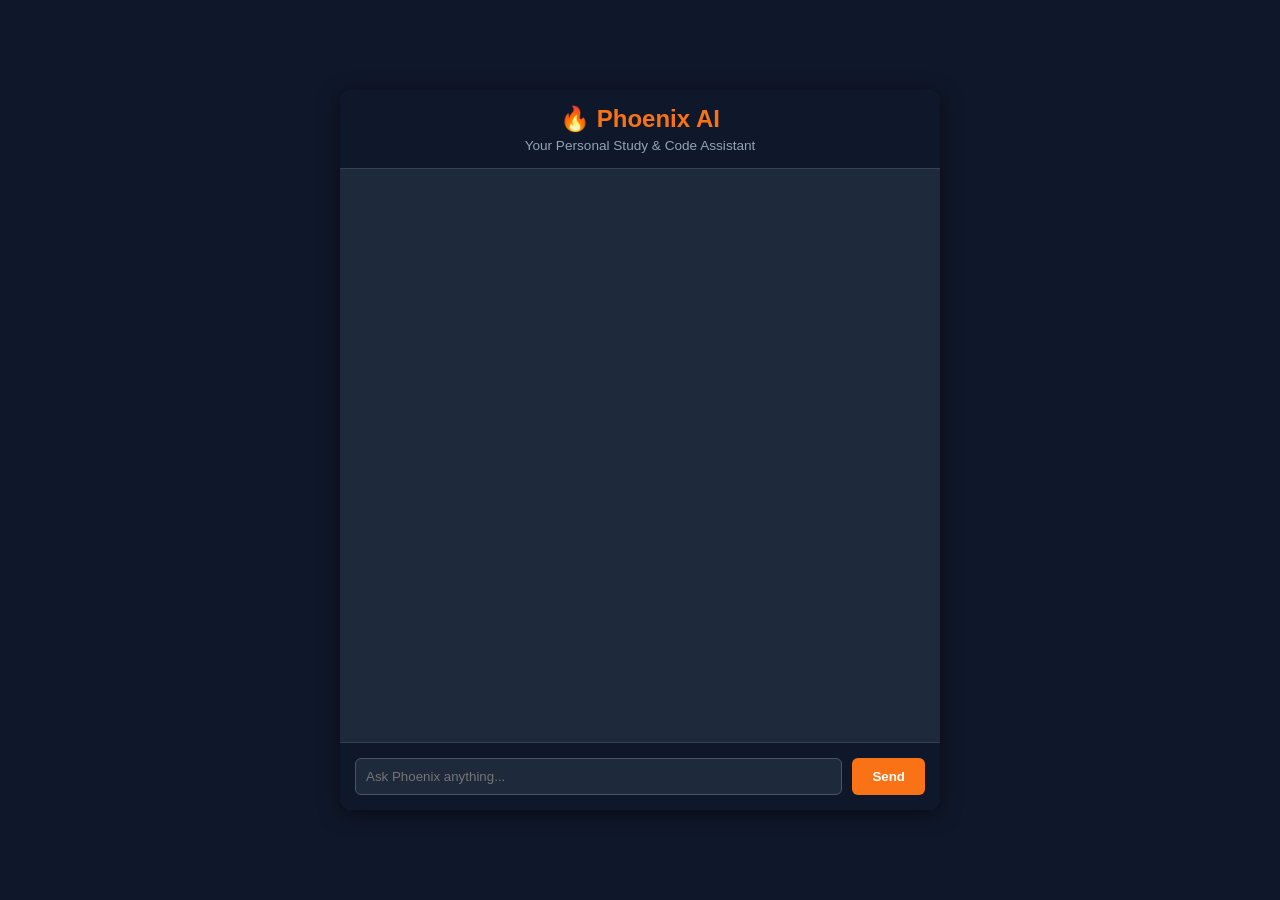
==== index.html @ fb224bf4 "Add files via upload" ====
<!DOCTYPE html>
<html lang="en">
<head>
    <meta charset="UTF-8">
    <meta name="viewport" content="width=device-width, initial-scale=1.0">
    <title>Phoenix AI - Student Assistant</title>
    <link rel="stylesheet" href="style.css">
</head>
<body>
    <div class="chat-container">
        <header>
            <h1>🔥 Phoenix AI</h1>
            <p>Your Personal Study & Code Assistant</p>
        </header>
        
        <div id="chat-box" class="chat-box"></div>
        
        <div class="input-area">
            <input type="text" id="user-input" placeholder="Ask Phoenix anything..." autocomplete="off">
            <button onclick="sendMessage()">Send</button>
        </div>
    </div>
    <script src="script.js"></script>
</body>
</html>
---- style.css ----
body {
    font-family: Arial, sans-serif;
    background-color: #0f172a;
    color: #f8fafc;
    display: flex;
    justify-content: center;
    align-items: center;
    height: 100vh;
    margin: 0;
}
.chat-container {
    width: 100%;
    max-width: 600px;
    height: 80vh;
    background: #1e293b;
    border-radius: 12px;
    display: flex;
    flex-direction: column;
    overflow: hidden;
    box-shadow: 0 4px 20px rgba(0,0,0,0.5);
}
header {
    background: #0f172a;
    padding: 15px;
    text-align: center;
    border-bottom: 1px solid #334155;
}
header h1 { margin: 0; font-size: 1.5rem; color: #f97316; }
header p { margin: 5px 0 0; font-size: 0.85rem; color: #94a3b8; }
.chat-box {
    flex: 1;
    padding: 20px;
    overflow-y: auto;
    display: flex;
    flex-direction: column;
    gap: 10px;
}
.message {
    padding: 10px 14px;
    border-radius: 8px;
    max-width: 80%;
    line-height: 1.4;
}
.user-message { background: #f97316; color: white; align-self: flex-end; }
.ai-message { background: #334155; color: #f8fafc; align-self: flex-start; }
.input-area {
    display: flex;
    padding: 15px;
    background: #0f172a;
    border-top: 1px solid #334155;
}
input {
    flex: 1;
    padding: 10px;
    border: 1px solid #475569;
    border-radius: 6px;
    background: #1e293b;
    color: white;
    outline: none;
}
button {
    background: #f97316;
    color: white;
    border: none;
    padding: 0 20px;
    margin-left: 10px;
    border-radius: 6px;
    cursor: pointer;
    font-weight: bold;
}
button:hover { background: #ea580c; }
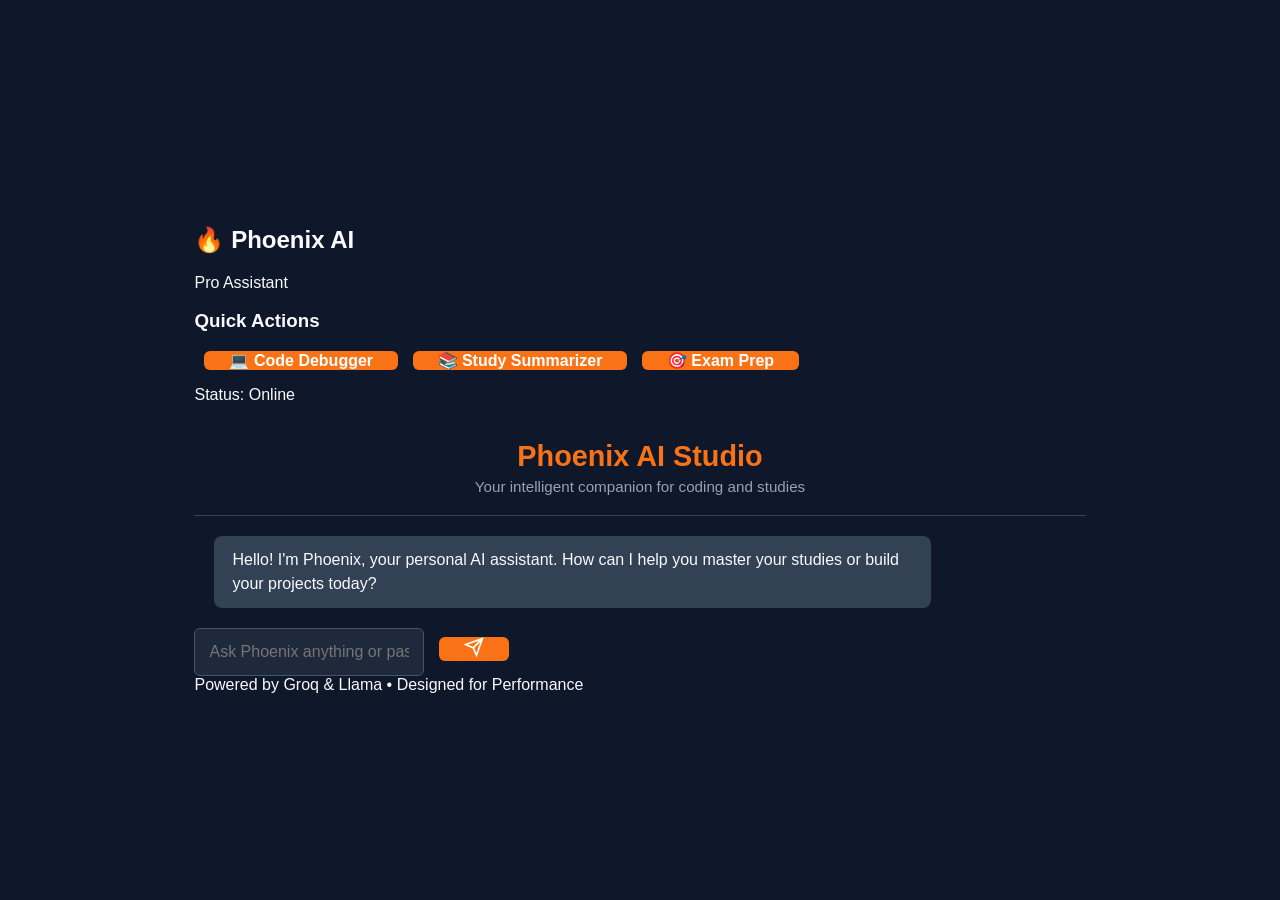
==== commit 38521faa: "Update index.html" ====
--- a/index.html
+++ b/index.html
@@ -7,19 +7,50 @@
     <link rel="stylesheet" href="style.css">
 </head>
 <body>
-    <div class="chat-container">
-        <header>
-            <h1>🔥 Phoenix AI</h1>
-            <p>Your Personal Study & Code Assistant</p>
-        </header>
-        
-        <div id="chat-box" class="chat-box"></div>
-        
-        <div class="input-area">
-            <input type="text" id="user-input" placeholder="Ask Phoenix anything..." autocomplete="off">
-            <button onclick="sendMessage()">Send</button>
-        </div>
+    <div class="app-container">
+        <!-- Sidebar -->
+        <aside class="sidebar">
+            <div class="brand">
+                <h2>🔥 Phoenix AI</h2>
+                <span class="badge">Pro Assistant</span>
+            </div>
+            <div class="quick-prompts">
+                <h3>Quick Actions</h3>
+                <button onclick="sendPreset('Explain this coding concept clearly')">💻 Code Debugger</button>
+                <button onclick="sendPreset('Summarize this study topic into key bullet points')">📚 Study Summarizer</button>
+                <button onclick="sendPreset('Create a practice quiz for my exam')">🎯 Exam Prep</button>
+            </div>
+            <div class="sidebar-footer">
+                <p>Status: <span class="online-dot"></span> Online</p>
+            </div>
+        </aside>
+
+        <!-- Main Chat Area -->
+        <main class="chat-main">
+            <header class="chat-header">
+                <div class="header-title">
+                    <h1>Phoenix AI Studio</h1>
+                    <p>Your intelligent companion for coding and studies</p>
+                </div>
+            </header>
+            
+            <div id="chat-box" class="chat-box">
+                <div class="message ai-message">
+                    Hello! I'm Phoenix, your personal AI assistant. How can I help you master your studies or build your projects today?
+                </div>
+            </div>
+            
+            <div class="input-container">
+                <div class="input-wrapper">
+                    <input type="text" id="user-input" placeholder="Ask Phoenix anything or paste your code..." autocomplete="off" onkeydown="checkEnter(event)">
+                    <button onclick="sendMessage()" class="send-btn">
+                        <svg viewBox="0 0 24 24" width="20" height="20" stroke="currentColor" stroke-width="2" fill="none"><line x1="22" y1="2" x2="11" y2="13"></line><polygon points="22 2 15 22 11 13 2 9 22 2"></polygon></svg>
+                    </button>
+                </div>
+                <div class="disclaimer">Powered by Groq & Llama • Designed for Performance</div>
+            </div>
+        </main>
     </div>
     <script src="script.js"></script>
 </body>
-</html>+</html>
--- a/style.css
+++ b/style.css
@@ -9,63 +9,64 @@
     margin: 0;
 }
 .chat-container {
-    width: 100%;
-    max-width: 600px;
-    height: 80vh;
+    width: 100vw;
+    height: 100vh;
     background: #1e293b;
-    border-radius: 12px;
+    border-radius: 0px;
     display: flex;
     flex-direction: column;
     overflow: hidden;
-    box-shadow: 0 4px 20px rgba(0,0,0,0.5);
+    box-shadow: none;
 }
 header {
     background: #0f172a;
-    padding: 15px;
+    padding: 20px;
     text-align: center;
     border-bottom: 1px solid #334155;
 }
-header h1 { margin: 0; font-size: 1.5rem; color: #f97316; }
-header p { margin: 5px 0 0; font-size: 0.85rem; color: #94a3b8; }
+header h1 { margin: 0; font-size: 1.8rem; color: #f97316; }
+header p { margin: 5px 0 0; font-size: 0.95rem; color: #94a3b8; }
 .chat-box {
     flex: 1;
     padding: 20px;
     overflow-y: auto;
     display: flex;
     flex-direction: column;
-    gap: 10px;
+    gap: 15px;
 }
 .message {
-    padding: 10px 14px;
+    padding: 12px 18px;
     border-radius: 8px;
     max-width: 80%;
-    line-height: 1.4;
+    line-height: 1.5;
 }
 .user-message { background: #f97316; color: white; align-self: flex-end; }
 .ai-message { background: #334155; color: #f8fafc; align-self: flex-start; }
 .input-area {
     display: flex;
-    padding: 15px;
+    padding: 20px;
     background: #0f172a;
     border-top: 1px solid #334155;
 }
 input {
     flex: 1;
-    padding: 10px;
+    padding: 14px;
     border: 1px solid #475569;
     border-radius: 6px;
     background: #1e293b;
     color: white;
+    font-size: 1rem;
     outline: none;
 }
 button {
     background: #f97316;
     color: white;
     border: none;
-    padding: 0 20px;
+    padding: 0 25px;
     margin-left: 10px;
     border-radius: 6px;
     cursor: pointer;
     font-weight: bold;
+    font-size: 1rem;
 }
-button:hover { background: #ea580c; }+button:hover { background: #ea580c; }
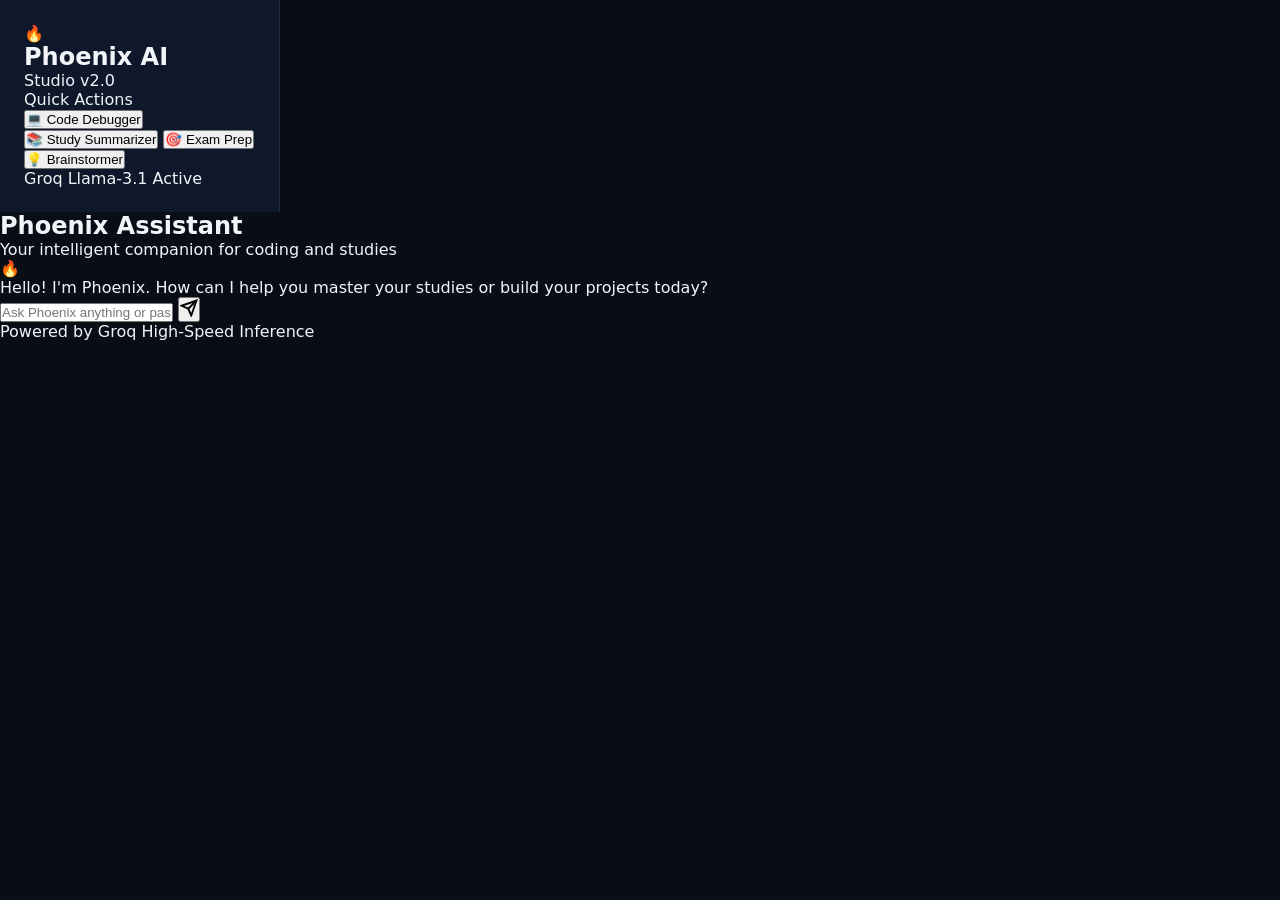
==== commit 2d2cd1ab: "Update index.html" ====
--- a/index.html
+++ b/index.html
@@ -3,51 +3,70 @@
 <head>
     <meta charset="UTF-8">
     <meta name="viewport" content="width=device-width, initial-scale=1.0">
-    <title>Phoenix AI - Student Assistant</title>
+    <title>Phoenix AI Studio</title>
+    <link href="https://fonts.googleapis.com/css2?family=Plus+Jakarta+Sans:wght@400;500;600;700&display=swap" rel="stylesheet">
     <link rel="stylesheet" href="style.css">
 </head>
 <body>
-    <div class="app-container">
+    <div class="app-layout">
         <!-- Sidebar -->
         <aside class="sidebar">
             <div class="brand">
-                <h2>🔥 Phoenix AI</h2>
-                <span class="badge">Pro Assistant</span>
+                <div class="brand-icon">🔥</div>
+                <div class="brand-text">
+                    <h1>Phoenix AI</h1>
+                    <span>Studio v2.0</span>
+                </div>
             </div>
-            <div class="quick-prompts">
-                <h3>Quick Actions</h3>
-                <button onclick="sendPreset('Explain this coding concept clearly')">💻 Code Debugger</button>
-                <button onclick="sendPreset('Summarize this study topic into key bullet points')">📚 Study Summarizer</button>
-                <button onclick="sendPreset('Create a practice quiz for my exam')">🎯 Exam Prep</button>
+
+            <div class="nav-section">
+                <p class="section-title">Quick Actions</p>
+                <button class="preset-btn" onclick="sendPreset('Explain this coding concept clearly with an example')">
+                    <span>💻</span> Code Debugger
+                </button>
+                <button class="preset-btn" onclick="sendPreset('Summarize this study topic into key bullet points')">
+                    <span>📚</span> Study Summarizer
+                </button>
+                <button class="preset-btn" onclick="sendPreset('Create a practice quiz with questions for my exam')">
+                    <span>🎯</span> Exam Prep
+                </button>
+                <button class="preset-btn" onclick="sendPreset('Brainstorm creative ideas for my project')">
+                    <span>💡</span> Brainstormer
+                </button>
             </div>
+
             <div class="sidebar-footer">
-                <p>Status: <span class="online-dot"></span> Online</p>
+                <div class="status-indicator">
+                    <span class="pulse-dot"></span>
+                    <span>Groq Llama-3.1 Active</span>
+                </div>
             </div>
         </aside>
 
         <!-- Main Chat Area -->
-        <main class="chat-main">
-            <header class="chat-header">
-                <div class="header-title">
-                    <h1>Phoenix AI Studio</h1>
+        <main class="chat-area">
+            <header class="chat-topbar">
+                <div class="topbar-info">
+                    <h2>Phoenix Assistant</h2>
                     <p>Your intelligent companion for coding and studies</p>
                 </div>
             </header>
-            
-            <div id="chat-box" class="chat-box">
+
+            <div id="chat-box" class="chat-messages">
                 <div class="message ai-message">
-                    Hello! I'm Phoenix, your personal AI assistant. How can I help you master your studies or build your projects today?
+                    <div class="avatar">🔥</div>
+                    <div class="content">Hello! I'm Phoenix. How can I help you master your studies or build your projects today?</div>
                 </div>
             </div>
-            
-            <div class="input-container">
-                <div class="input-wrapper">
-                    <input type="text" id="user-input" placeholder="Ask Phoenix anything or paste your code..." autocomplete="off" onkeydown="checkEnter(event)">
-                    <button onclick="sendMessage()" class="send-btn">
-                        <svg viewBox="0 0 24 24" width="20" height="20" stroke="currentColor" stroke-width="2" fill="none"><line x1="22" y1="2" x2="11" y2="13"></line><polygon points="22 2 15 22 11 13 2 9 22 2"></polygon></svg>
+
+            <div class="chat-input-container">
+                <div class="input-card">
+                    <input type="text" id="user-input" placeholder="Ask Phoenix anything or paste code..." autocomplete="off" onkeydown="checkEnter(event)">
+                    <button onclick="sendMessage()" class="send-btn" title="Send message">
+                        <svg viewBox="0 0 24 24" width="18" height="18" stroke="currentColor" stroke-width="2.5" fill="none"><line x1="22" y1="2" x2="11" y2="13"></line><polygon points="22 2 15 22 11 13 2 9 22 2"></polygon></svg>
                     </button>
                 </div>
-                <div class="disclaimer">Powered by Groq & Llama • Designed for Performance</div>
+                <div class="footer-note">Powered by Groq High-Speed Inference</div>
             </div>
         </main>
     </div>
--- a/style.css
+++ b/style.css
@@ -1,72 +1,216 @@
+* {
+    box-sizing: border-box;
+    margin: 0;
+    padding: 0;
+}
+
 body {
-    font-family: Arial, sans-serif;
-    background-color: #0f172a;
-    color: #f8fafc;
-    display: flex;
-    justify-content: center;
-    align-items: center;
+    font-family: 'Segoe UI', system-ui, -apple-system, sans-serif;
+    background-color: #090d16;
+    color: #f1f5f9;
     height: 100vh;
-    margin: 0;
-}
-.chat-container {
+    overflow: hidden;
+}
+
+.app-container {
+    display: flex;
     width: 100vw;
     height: 100vh;
+}
+
+/* Sidebar Styles */
+.sidebar {
+    width: 280px;
+    background: #0f172a;
+    border-right: 1px solid #1e293b;
+    display: flex;
+    flex-direction: column;
+    padding: 24px;
+}
+
+.brand h2 {
+    color: #f97316;
+    font-size: 1.4rem;
+    margin-bottom: 4px;
+}
+
+.badge {
+    font-size: 0.75rem;
+    background: rgba(249, 115, 22, 0.15;
+    color: #fdba74;
+    padding: 2px 8px;
+    border-radius: 12px;
+    font-weight: 600;
+}
+
+.quick-prompts {
+    margin-top: 35px;
+    flex: 1;
+}
+
+.quick-prompts h3 {
+    font-size: 0.85rem;
+    text-transform: uppercase;
+    letter-spacing: 0.05em;
+    color: #64748b;
+    margin-bottom: 12px;
+}
+
+.quick-prompts button {
+    width: 100%;
     background: #1e293b;
-    border-radius: 0px;
-    display: flex;
-    flex-direction: column;
-    overflow: hidden;
-    box-shadow: none;
-}
-header {
+    color: #cbd5e1;
+    border: 1px solid #334155;
+    padding: 10px 14px;
+    text-align: left;
+    border-radius: 8px;
+    cursor: pointer;
+    margin-bottom: 8px;
+    font-size: 0.9rem;
+    transition: all 0.2s ease;
+}
+
+.quick-prompts button:hover {
+    background: #334155;
+    color: #ffffff;
+    border-color: #f97316;
+    transform: translateX(2px);
+}
+
+.sidebar-footer {
+    font-size: 0.85rem;
+    color: #64748b;
+    display: flex;
+    align-items: center;
+    gap: 8px;
+}
+
+.online-dot {
+    width: 8px;
+    height: 8px;
+    background: #22c55e;
+    border-radius: 50%;
+    display: inline-block;
+    box-shadow: 0 0 8px rgba(34, 197, 94, 0.6);
+}
+
+/* Main Chat Area */
+.chat-main {
+    flex: 1;
+    display: flex;
+    flex-direction: column;
+    background: #090d16;
+}
+
+.chat-header {
+    padding: 20px 30px;
     background: #0f172a;
-    padding: 20px;
-    text-align: center;
-    border-bottom: 1px solid #334155;
-}
-header h1 { margin: 0; font-size: 1.8rem; color: #f97316; }
-header p { margin: 5px 0 0; font-size: 0.95rem; color: #94a3b8; }
+    border-bottom: 1px solid #1e293b;
+}
+
+.header-title h1 {
+    font-size: 1.25rem;
+    color: #f8fafc;
+}
+
+.header-title p {
+    font-size: 0.85rem;
+    color: #64748b;
+    margin-top: 2px;
+}
+
+/* Chat Box */
 .chat-box {
     flex: 1;
-    padding: 20px;
+    padding: 30px;
     overflow-y: auto;
     display: flex;
     flex-direction: column;
-    gap: 15px;
-}
+    gap: 20px;
+    scroll-behavior: smooth;
+}
+
 .message {
-    padding: 12px 18px;
-    border-radius: 8px;
-    max-width: 80%;
-    line-height: 1.5;
-}
-.user-message { background: #f97316; color: white; align-self: flex-end; }
-.ai-message { background: #334155; color: #f8fafc; align-self: flex-start; }
-.input-area {
-    display: flex;
-    padding: 20px;
+    padding: 14px 18px;
+    border-radius: 12px;
+    max-width: 75%;
+    line-height: 1.6;
+    font-size: 0.95rem;
+    box-shadow: 0 4px 12px rgba(0,0,0,0.1);
+}
+
+.user-message {
+    background: linear-gradient(135deg, #f97316, #ea580c);
+    color: white;
+    align-self: flex-end;
+    border-bottom-right-radius: 2px;
+}
+
+.ai-message {
+    background: #1e293b;
+    color: #f1f5f9;
+    align-self: flex-start;
+    border: 1px solid #334155;
+    border-bottom-left-radius: 2px;
+}
+
+/* Input Area */
+.input-container {
+    padding: 20px 30px;
     background: #0f172a;
-    border-top: 1px solid #334155;
-}
-input {
-    flex: 1;
-    padding: 14px;
-    border: 1px solid #475569;
-    border-radius: 6px;
+    border-top: 1px solid #1e293b;
+    display: flex;
+    flex-direction: column;
+    gap: 8px;
+}
+
+.input-wrapper {
+    display: flex;
     background: #1e293b;
+    border: 1px solid #334155;
+    border-radius: 12px;
+    padding: 6px 6px 6px 16px;
+    transition: border-color 0.2s;
+}
+
+.input-wrapper:focus-within {
+    border-color: #f97316;
+    box-shadow: 0 0 0 2px rgba(249, 115, 22, 0.2);
+}
+
+input[type="text"] {
+    flex: 1;
+    background: transparent;
+    border: none;
     color: white;
     font-size: 1rem;
     outline: none;
 }
-button {
+
+input[type="text"]::placeholder {
+    color: #64748b;
+}
+
+.send-btn {
     background: #f97316;
     color: white;
     border: none;
-    padding: 0 25px;
-    margin-left: 10px;
-    border-radius: 6px;
+    width: 42px;
+    height: 42px;
+    border-radius: 8px;
     cursor: pointer;
-    font-weight: bold;
-    font-size: 1rem;
-}
-button:hover { background: #ea580c; }
+    display: flex;
+    align-items: center;
+    justify-content: center;
+    transition: background 0.2s;
+}
+
+.send-btn:hover {
+    background: #ea580c;
+}
+
+.disclaimer {
+    font-size: 0.75rem;
+    color: #64748b;
+    text-align: center;
+}
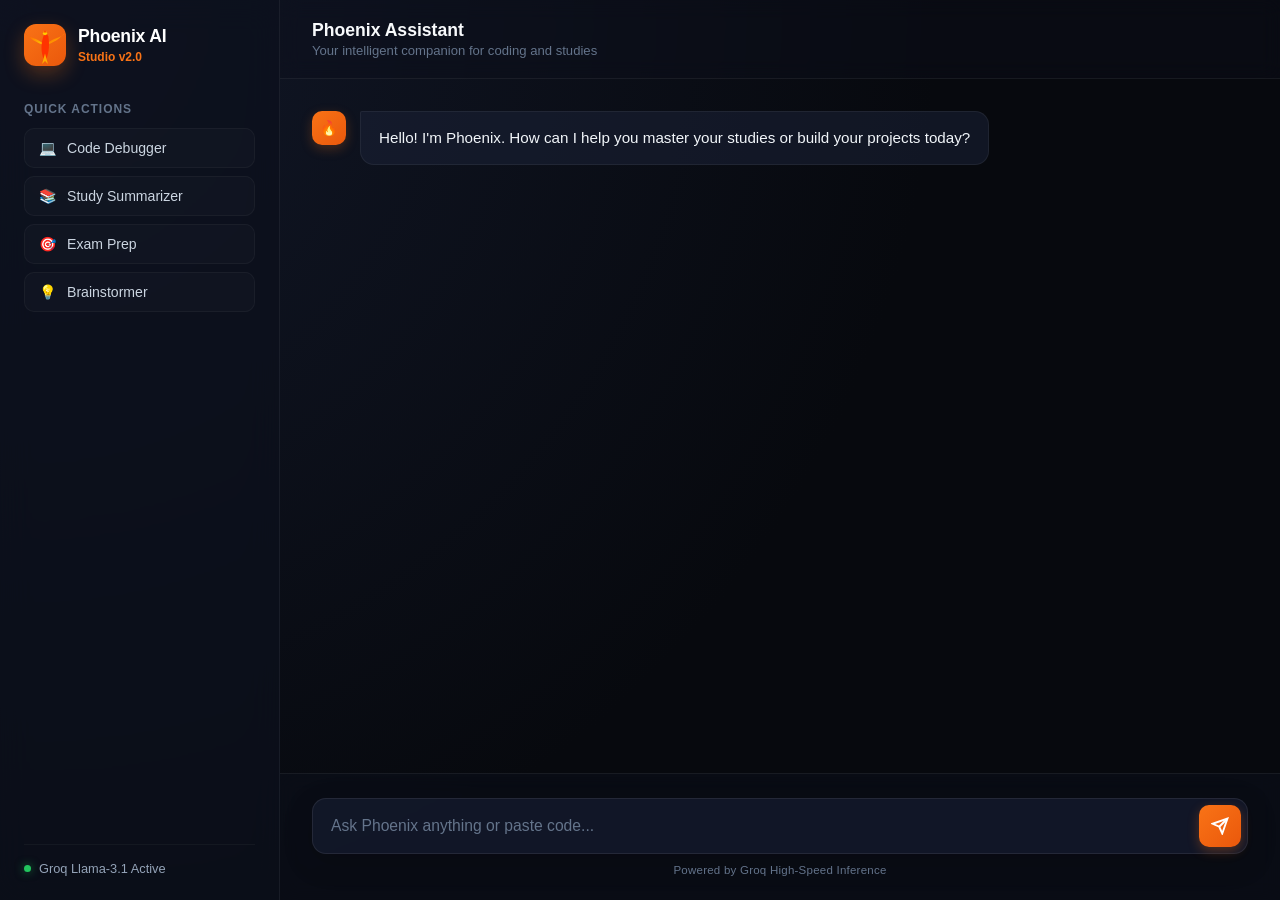
==== commit 58a60d21: "Update index.html" ====
--- a/index.html
+++ b/index.html
@@ -12,7 +12,28 @@
         <!-- Sidebar -->
         <aside class="sidebar">
             <div class="brand">
-                <div class="brand-icon">🔥</div>
+                <div class="brand-icon phoenix-container">
+                    <!-- Flying Phoenix SVG Animation -->
+                    <svg class="phoenix-bird" viewBox="0 0 100 100" xmlns="http://www.w3.org/2000/svg">
+                        <defs>
+                            <linearGradient id="wingGrad" x1="0%" y1="0%" x2="100%" y2="100%">
+                                <stop offset="0%" stop-color="#ff4500" />
+                                <stop offset="50%" stop-color="#ff8c00" />
+                                <stop offset="100%" stop-color="#ffd700" />
+                            </linearGradient>
+                        </defs>
+                        <!-- Left Wing -->
+                        <path class="wing left" d="M50 50 C30 30 10 35 2 20 C15 35 30 45 50 50 Z" fill="url(#wingGrad)" />
+                        <!-- Right Wing -->
+                        <path class="wing right" d="M50 50 C70 30 90 35 98 20 C85 35 70 45 50 50 Z" fill="url(#wingGrad)" />
+                        <!-- Body & Tail -->
+                        <path d="M46 30 C50 20 54 20 58 30 C62 55 58 75 50 90 C42 75 38 55 46 30 Z" fill="#ff3300" />
+                        <path d="M50 70 L43 95 L50 88 L57 95 Z" fill="#ffaa00" />
+                        <!-- Head & Beak -->
+                        <circle cx="50" cy="22" r="5" fill="#ffcc00" />
+                        <polygon points="50,15 54,20 46,20" fill="#ff4500" />
+                    </svg>
+                </div>
                 <div class="brand-text">
                     <h1>Phoenix AI</h1>
                     <span>Studio v2.0</span>
--- a/style.css
+++ b/style.css
@@ -2,127 +2,155 @@
     box-sizing: border-box;
     margin: 0;
     padding: 0;
+    font-family: 'Plus Jakarta Sans', sans-serif;
 }
 
 body {
-    font-family: 'Segoe UI', system-ui, -apple-system, sans-serif;
-    background-color: #090d16;
+    background-color: #07090e;
     color: #f1f5f9;
     height: 100vh;
     overflow: hidden;
 }
 
-.app-container {
+.app-layout {
     display: flex;
     width: 100vw;
     height: 100vh;
-}
-
-/* Sidebar Styles */
+    background: radial-gradient(circle at top left, #121829 0%, #07090e 60%);
+}
+
+/* Sidebar */
 .sidebar {
     width: 280px;
-    background: #0f172a;
-    border-right: 1px solid #1e293b;
+    background: rgba(13, 17, 28, 0.75);
+    backdrop-filter: blur(16px);
+    border-right: 1px solid rgba(255, 255, 255, 0.06);
     display: flex;
     flex-direction: column;
     padding: 24px;
 }
 
-.brand h2 {
+.brand {
+    display: flex;
+    align-items: center;
+    gap: 12px;
+    margin-bottom: 36px;
+}
+
+.brand-icon {
+    font-size: 1.6rem;
+    background: linear-gradient(135deg, #f97316, #ea580c);
+    width: 42px;
+    height: 42px;
+    display: flex;
+    align-items: center;
+    justify-content: center;
+    border-radius: 12px;
+    box-shadow: 0 8px 20px rgba(249, 115, 22, 0.3);
+}
+
+.brand-text h1 {
+    font-size: 1.1rem;
+    font-weight: 700;
+    color: #ffffff;
+    letter-spacing: -0.01em;
+}
+
+.brand-text span {
+    font-size: 0.75rem;
     color: #f97316;
-    font-size: 1.4rem;
-    margin-bottom: 4px;
-}
-
-.badge {
+    font-weight: 600;
+}
+
+.nav-section {
+    flex: 1;
+}
+
+.section-title {
     font-size: 0.75rem;
-    background: rgba(249, 115, 22, 0.15;
-    color: #fdba74;
-    padding: 2px 8px;
-    border-radius: 12px;
+    text-transform: uppercase;
+    letter-spacing: 0.08em;
+    color: #64748b;
+    margin-bottom: 12px;
     font-weight: 600;
 }
 
-.quick-prompts {
-    margin-top: 35px;
-    flex: 1;
-}
-
-.quick-prompts h3 {
-    font-size: 0.85rem;
-    text-transform: uppercase;
-    letter-spacing: 0.05em;
-    color: #64748b;
-    margin-bottom: 12px;
-}
-
-.quick-prompts button {
+.preset-btn {
     width: 100%;
-    background: #1e293b;
+    background: rgba(255, 255, 255, 0.02);
     color: #cbd5e1;
-    border: 1px solid #334155;
-    padding: 10px 14px;
+    border: 1px solid rgba(255, 255, 255, 0.04);
+    padding: 11px 14px;
     text-align: left;
-    border-radius: 8px;
+    border-radius: 10px;
     cursor: pointer;
     margin-bottom: 8px;
-    font-size: 0.9rem;
-    transition: all 0.2s ease;
-}
-
-.quick-prompts button:hover {
-    background: #334155;
+    font-size: 0.88rem;
+    display: flex;
+    align-items: center;
+    gap: 10px;
+    transition: all 0.2s cubic-bezier(0.4, 0, 0.2, 1);
+}
+
+.preset-btn:hover {
+    background: rgba(249, 115, 22, 0.1);
     color: #ffffff;
-    border-color: #f97316;
-    transform: translateX(2px);
+    border-color: rgba(249, 115, 22, 0.3);
+    transform: translateX(3px);
 }
 
 .sidebar-footer {
-    font-size: 0.85rem;
-    color: #64748b;
+    padding-top: 16px;
+    border-top: 1px solid rgba(255, 255, 255, 0.04);
+}
+
+.status-indicator {
     display: flex;
     align-items: center;
     gap: 8px;
-}
-
-.online-dot {
-    width: 8px;
-    height: 8px;
+    font-size: 0.8rem;
+    color: #94a3b8;
+}
+
+.pulse-dot {
+    width: 7px;
+    height: 7px;
     background: #22c55e;
     border-radius: 50%;
-    display: inline-block;
-    box-shadow: 0 0 8px rgba(34, 197, 94, 0.6);
-}
-
-/* Main Chat Area */
-.chat-main {
-    flex: 1;
-    display: flex;
-    flex-direction: column;
-    background: #090d16;
-}
-
-.chat-header {
-    padding: 20px 30px;
-    background: #0f172a;
-    border-bottom: 1px solid #1e293b;
-}
-
-.header-title h1 {
-    font-size: 1.25rem;
+    box-shadow: 0 0 10px rgba(34, 197, 94, 0.6);
+}
+
+/* Chat Area */
+.chat-area {
+    flex: 1;
+    display: flex;
+    flex-direction: column;
+    background: transparent;
+}
+
+.chat-topbar {
+    padding: 20px 32px;
+    background: rgba(13, 17, 28, 0.4);
+    backdrop-filter: blur(10px);
+    border-bottom: 1px solid rgba(255, 255, 255, 0.06);
+}
+
+.topbar-info h2 {
+    font-size: 1.1rem;
+    font-weight: 600;
     color: #f8fafc;
 }
 
-.header-title p {
-    font-size: 0.85rem;
+.topbar-info p {
+    font-size: 0.82rem;
     color: #64748b;
     margin-top: 2px;
 }
 
-/* Chat Box */
-.chat-box {
-    flex: 1;
-    padding: 30px;
+/* Messages Box */
+.chat-messages {
+    flex: 1;
+    padding: 32px;
     overflow-y: auto;
     display: flex;
     flex-direction: column;
@@ -131,59 +159,97 @@
 }
 
 .message {
+    display: flex;
+    gap: 14px;
+    max-width: 80%;
+    animation: fadeIn 0.3s ease-out forwards;
+}
+
+@keyframes fadeIn {
+    from { opacity: 0; transform: translateY(8px); }
+    to { opacity: 1; transform: translateY(0); }
+}
+
+.message.user-message {
+    align-self: flex-end;
+    flex-direction: row-reverse;
+}
+
+.message .avatar {
+    width: 34px;
+    height: 34px;
+    border-radius: 10px;
+    display: flex;
+    align-items: center;
+    justify-content: center;
+    flex-shrink: 0;
+    font-size: 0.9rem;
+}
+
+.ai-message .avatar {
+    background: linear-gradient(135deg, #f97316, #ea580c);
+    box-shadow: 0 4px 12px rgba(249, 115, 22, 0.25);
+}
+
+.user-message .avatar {
+    background: #334155;
+    color: #fff;
+}
+
+.message .content {
     padding: 14px 18px;
-    border-radius: 12px;
-    max-width: 75%;
+    border-radius: 14px;
+    font-size: 0.95rem;
     line-height: 1.6;
-    font-size: 0.95rem;
-    box-shadow: 0 4px 12px rgba(0,0,0,0.1);
-}
-
-.user-message {
-    background: linear-gradient(135deg, #f97316, #ea580c);
-    color: white;
-    align-self: flex-end;
-    border-bottom-right-radius: 2px;
-}
-
-.ai-message {
-    background: #1e293b;
+    word-break: break-word;
+}
+
+.ai-message .content {
+    background: rgba(26, 33, 53, 0.6);
+    border: 1px solid rgba(255, 255, 255, 0.06);
     color: #f1f5f9;
-    align-self: flex-start;
-    border: 1px solid #334155;
-    border-bottom-left-radius: 2px;
+    border-top-left-radius: 2px;
+}
+
+.user-message .content {
+    background: linear-gradient(135deg, #f97316, #ea580c);
+    color: #fff;
+    border-top-right-radius: 2px;
+    box-shadow: 0 4px 15px rgba(249, 115, 22, 0.2);
 }
 
 /* Input Area */
-.input-container {
-    padding: 20px 30px;
-    background: #0f172a;
-    border-top: 1px solid #1e293b;
-    display: flex;
-    flex-direction: column;
-    gap: 8px;
-}
-
-.input-wrapper {
-    display: flex;
-    background: #1e293b;
-    border: 1px solid #334155;
-    border-radius: 12px;
-    padding: 6px 6px 6px 16px;
-    transition: border-color 0.2s;
-}
-
-.input-wrapper:focus-within {
+.chat-input-container {
+    padding: 24px 32px;
+    background: rgba(13, 17, 28, 0.5);
+    backdrop-filter: blur(10px);
+    border-top: 1px solid rgba(255, 255, 255, 0.06);
+    display: flex;
+    flex-direction: column;
+    gap: 10px;
+}
+
+.input-card {
+    display: flex;
+    background: rgba(20, 27, 45, 0.8);
+    border: 1px solid rgba(255, 255, 255, 0.08);
+    border-radius: 14px;
+    padding: 6px 6px 6px 18px;
+    transition: all 0.2s ease;
+    box-shadow: 0 8px 30px rgba(0, 0, 0, 0.2);
+}
+
+.input-card:focus-within {
     border-color: #f97316;
-    box-shadow: 0 0 0 2px rgba(249, 115, 22, 0.2);
+    box-shadow: 0 0 0 3px rgba(249, 115, 22, 0.15), 0 8px 30px rgba(0, 0, 0, 0.2);
 }
 
 input[type="text"] {
     flex: 1;
     background: transparent;
     border: none;
-    color: white;
-    font-size: 1rem;
+    color: #fff;
+    font-size: 0.98rem;
     outline: none;
 }
 
@@ -192,25 +258,28 @@
 }
 
 .send-btn {
-    background: #f97316;
+    background: linear-gradient(135deg, #f97316, #ea580c);
     color: white;
     border: none;
     width: 42px;
     height: 42px;
-    border-radius: 8px;
+    border-radius: 10px;
     cursor: pointer;
     display: flex;
     align-items: center;
     justify-content: center;
-    transition: background 0.2s;
+    transition: transform 0.15s ease, opacity 0.15s ease;
+    box-shadow: 0 4px 12px rgba(249, 115, 22, 0.3);
 }
 
 .send-btn:hover {
-    background: #ea580c;
-}
-
-.disclaimer {
-    font-size: 0.75rem;
+    opacity: 0.9;
+    transform: scale(1.03);
+}
+
+.footer-note {
+    font-size: 0.72rem;
     color: #64748b;
     text-align: center;
-}
+    letter-spacing: 0.02em;
+}
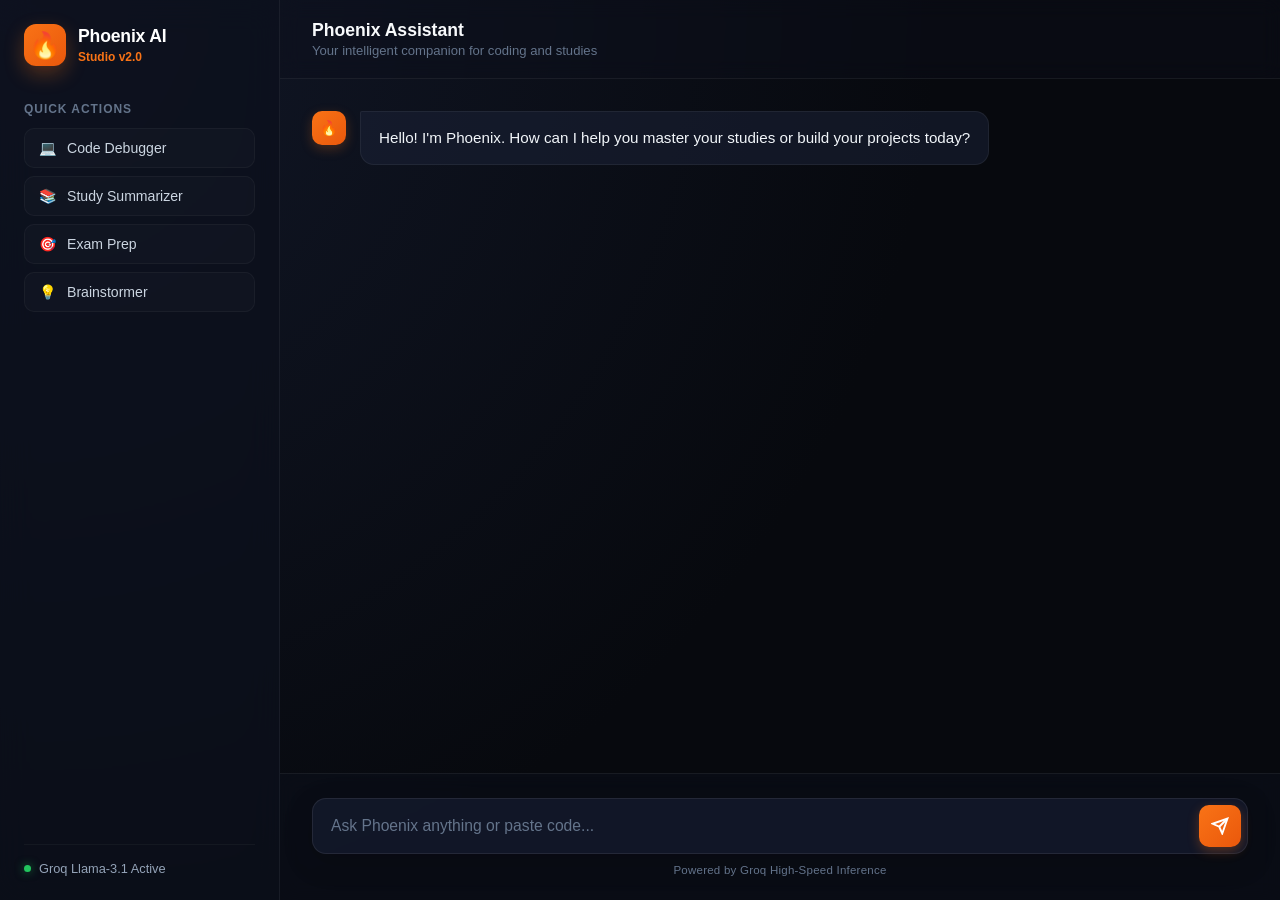
==== commit c851e502: "Update index.html" ====
--- a/index.html
+++ b/index.html
@@ -3,6 +3,9 @@
 <head>
     <meta charset="UTF-8">
     <meta name="viewport" content="width=device-width, initial-scale=1.0">
+    
+    <!-- Paste your Google verification meta tag right here -->
+    <meta name="google-site-verification" content="vhfQfLoo9kIBk9CosyhhMEzDF9PENUNDI9IaIxlQ8B4" />
     <title>Phoenix AI Studio</title>
     <link href="https://fonts.googleapis.com/css2?family=Plus+Jakarta+Sans:wght@400;500;600;700&display=swap" rel="stylesheet">
     <link rel="stylesheet" href="style.css">
@@ -12,28 +15,7 @@
         <!-- Sidebar -->
         <aside class="sidebar">
             <div class="brand">
-                <div class="brand-icon phoenix-container">
-                    <!-- Flying Phoenix SVG Animation -->
-                    <svg class="phoenix-bird" viewBox="0 0 100 100" xmlns="http://www.w3.org/2000/svg">
-                        <defs>
-                            <linearGradient id="wingGrad" x1="0%" y1="0%" x2="100%" y2="100%">
-                                <stop offset="0%" stop-color="#ff4500" />
-                                <stop offset="50%" stop-color="#ff8c00" />
-                                <stop offset="100%" stop-color="#ffd700" />
-                            </linearGradient>
-                        </defs>
-                        <!-- Left Wing -->
-                        <path class="wing left" d="M50 50 C30 30 10 35 2 20 C15 35 30 45 50 50 Z" fill="url(#wingGrad)" />
-                        <!-- Right Wing -->
-                        <path class="wing right" d="M50 50 C70 30 90 35 98 20 C85 35 70 45 50 50 Z" fill="url(#wingGrad)" />
-                        <!-- Body & Tail -->
-                        <path d="M46 30 C50 20 54 20 58 30 C62 55 58 75 50 90 C42 75 38 55 46 30 Z" fill="#ff3300" />
-                        <path d="M50 70 L43 95 L50 88 L57 95 Z" fill="#ffaa00" />
-                        <!-- Head & Beak -->
-                        <circle cx="50" cy="22" r="5" fill="#ffcc00" />
-                        <polygon points="50,15 54,20 46,20" fill="#ff4500" />
-                    </svg>
-                </div>
+                <div class="brand-icon">🔥</div>
                 <div class="brand-text">
                     <h1>Phoenix AI</h1>
                     <span>Studio v2.0</span>
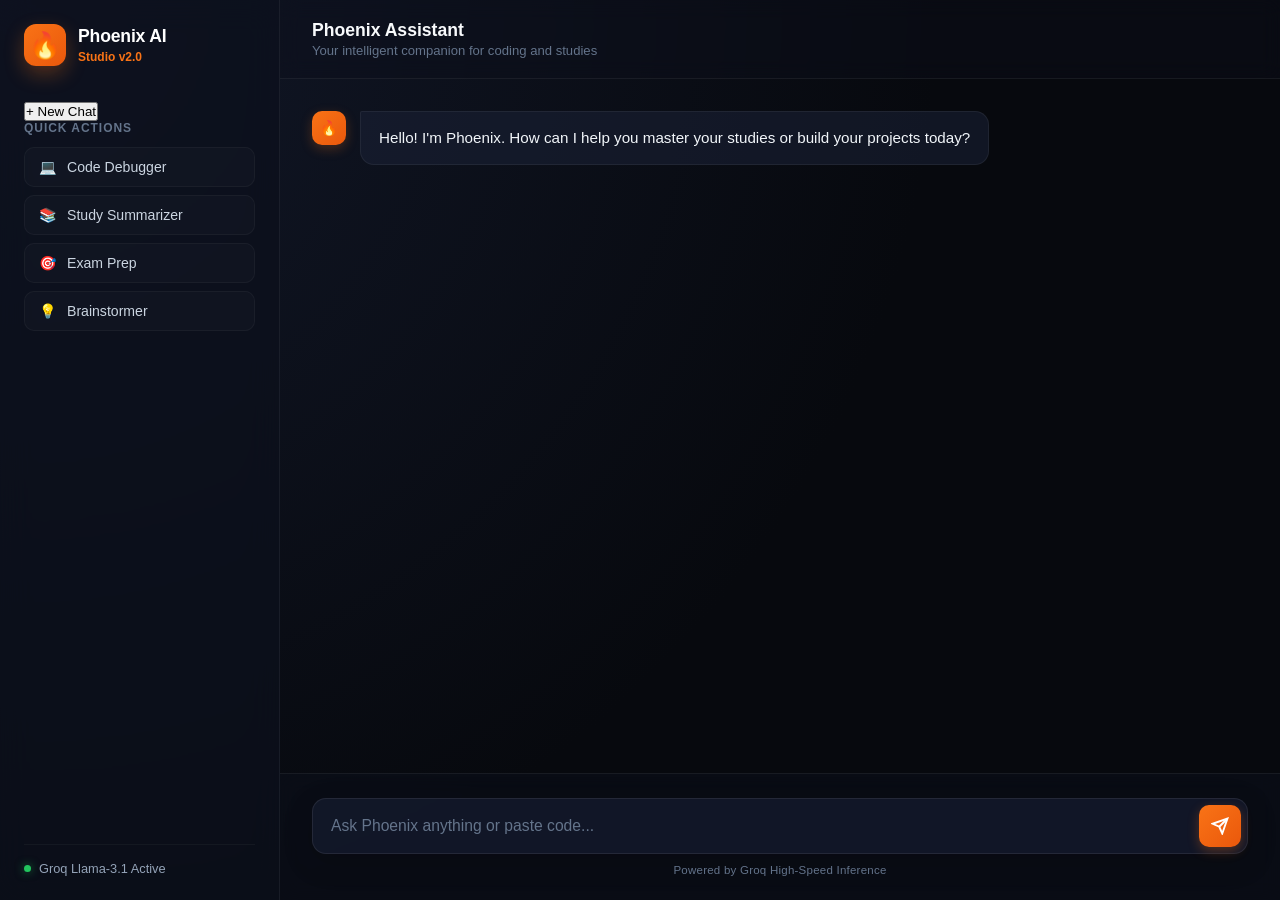
==== commit 88627fc0: "Update index.html" ====
--- a/index.html
+++ b/index.html
@@ -4,8 +4,9 @@
     <meta charset="UTF-8">
     <meta name="viewport" content="width=device-width, initial-scale=1.0">
     
-    <!-- Paste your Google verification meta tag right here -->
-    <meta name="google-site-verification" content="vhfQfLoo9kIBk9CosyhhMEzDF9PENUNDI9IaIxlQ8B4" />
+    <!-- Google Search Console verification meta tag -->
+    <meta name="google-site-verification" content="PASTE_YOUR_VERIFICATION_CODE_HERE">
+
     <title>Phoenix AI Studio</title>
     <link href="https://fonts.googleapis.com/css2?family=Plus+Jakarta+Sans:wght@400;500;600;700&display=swap" rel="stylesheet">
     <link rel="stylesheet" href="style.css">
@@ -20,6 +21,13 @@
                     <h1>Phoenix AI</h1>
                     <span>Studio v2.0</span>
                 </div>
+            </div>
+
+            <!-- New Chat Button -->
+            <div class="sidebar-action">
+                <button class="new-chat-btn" onclick="startNewChat()">
+                    <span>+</span> New Chat
+                </button>
             </div>
 
             <div class="nav-section">
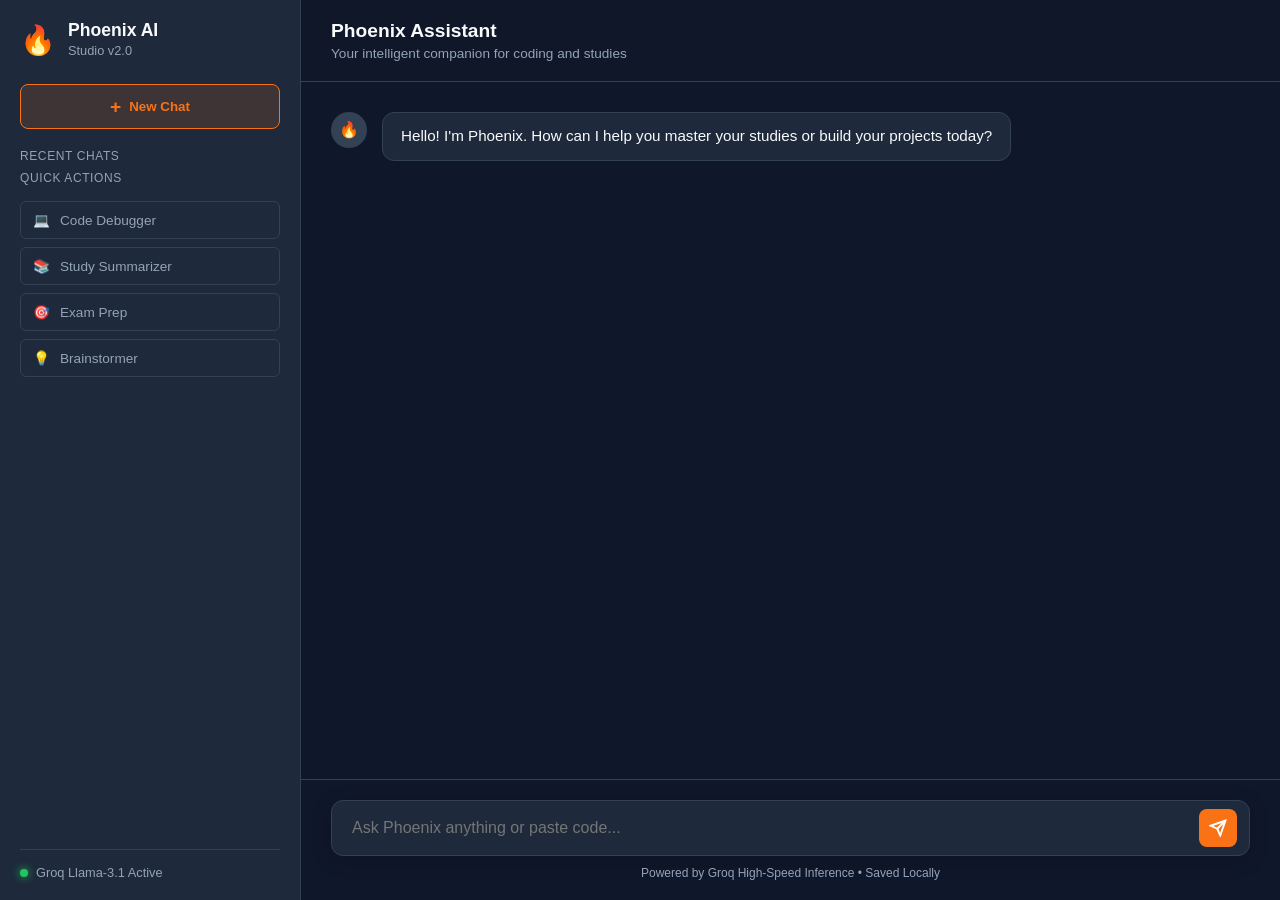
==== commit f19c5d7c: "Update index.html" ====
--- a/index.html
+++ b/index.html
@@ -3,8 +3,6 @@
 <head>
     <meta charset="UTF-8">
     <meta name="viewport" content="width=device-width, initial-scale=1.0">
-    
-    <!-- Google Search Console verification meta tag -->
     <meta name="google-site-verification" content="PASTE_YOUR_VERIFICATION_CODE_HERE">
 
     <title>Phoenix AI Studio</title>
@@ -28,6 +26,14 @@
                 <button class="new-chat-btn" onclick="startNewChat()">
                     <span>+</span> New Chat
                 </button>
+            </div>
+
+            <!-- Saved Chats History List -->
+            <div class="history-section">
+                <p class="section-title">Recent Chats</p>
+                <div id="history-list" class="history-list">
+                    <!-- Past chats loaded dynamically from localStorage -->
+                </div>
             </div>
 
             <div class="nav-section">
@@ -77,7 +83,7 @@
                         <svg viewBox="0 0 24 24" width="18" height="18" stroke="currentColor" stroke-width="2.5" fill="none"><line x1="22" y1="2" x2="11" y2="13"></line><polygon points="22 2 15 22 11 13 2 9 22 2"></polygon></svg>
                     </button>
                 </div>
-                <div class="footer-note">Powered by Groq High-Speed Inference</div>
+                <div class="footer-note">Powered by Groq High-Speed Inference • Saved Locally</div>
             </div>
         </main>
     </div>
--- a/style.css
+++ b/style.css
@@ -1,107 +1,129 @@
-* {
-    box-sizing: border-box;
+:root {
+    --bg-main: #0f172a;
+    --bg-sidebar: #1e293b;
+    --accent: #f97316;
+    --accent-hover: #ea580c;
+    --text-main: #f8fafc;
+    --text-muted: #94a3b8;
+    --border: #334155;
+}
+
+body {
+    font-family: 'Plus Jakarta Sans', sans-serif;
+    background-color: var(--bg-main);
+    color: var(--text-main);
     margin: 0;
-    padding: 0;
-    font-family: 'Plus Jakarta Sans', sans-serif;
-}
-
-body {
-    background-color: #07090e;
-    color: #f1f5f9;
     height: 100vh;
     overflow: hidden;
 }
 
 .app-layout {
     display: flex;
+    height: 100vh;
     width: 100vw;
-    height: 100vh;
-    background: radial-gradient(circle at top left, #121829 0%, #07090e 60%);
-}
-
-/* Sidebar */
+}
+
 .sidebar {
-    width: 280px;
-    background: rgba(13, 17, 28, 0.75);
-    backdrop-filter: blur(16px);
-    border-right: 1px solid rgba(255, 255, 255, 0.06);
-    display: flex;
-    flex-direction: column;
-    padding: 24px;
+    width: 260px;
+    background: var(--bg-sidebar);
+    border-right: 1px solid var(--border);
+    display: flex;
+    flex-direction: column;
+    padding: 20px;
 }
 
 .brand {
     display: flex;
     align-items: center;
     gap: 12px;
-    margin-bottom: 36px;
+    margin-bottom: 25px;
 }
 
 .brand-icon {
-    font-size: 1.6rem;
-    background: linear-gradient(135deg, #f97316, #ea580c);
-    width: 42px;
-    height: 42px;
-    display: flex;
-    align-items: center;
-    justify-content: center;
-    border-radius: 12px;
-    box-shadow: 0 8px 20px rgba(249, 115, 22, 0.3);
+    font-size: 1.8rem;
 }
 
 .brand-text h1 {
     font-size: 1.1rem;
-    font-weight: 700;
-    color: #ffffff;
-    letter-spacing: -0.01em;
+    margin: 0;
+    color: var(--text-main);
 }
 
 .brand-text span {
-    font-size: 0.75rem;
-    color: #f97316;
+    font-size: 0.8rem;
+    color: var(--text-muted);
+}
+
+/* New Chat Button Styling */
+.sidebar-action {
+    margin-bottom: 20px;
+}
+
+.new-chat-btn {
+    width: 100%;
+    background: rgba(249, 115, 22, 0.15);
+    border: 1px solid var(--accent);
+    color: var(--accent);
+    padding: 12px;
+    border-radius: 8px;
     font-weight: 600;
+    cursor: pointer;
+    display: flex;
+    align-items: center;
+    justify-content: center;
+    gap: 8px;
+    transition: all 0.2s ease;
+}
+
+.new-chat-btn span {
+    font-size: 1.2rem;
+    line-height: 1;
+}
+
+.new-chat-btn:hover {
+    background: var(--accent);
+    color: white;
 }
 
 .nav-section {
     flex: 1;
+    display: flex;
+    flex-direction: column;
+    gap: 8px;
 }
 
 .section-title {
     font-size: 0.75rem;
     text-transform: uppercase;
-    letter-spacing: 0.08em;
-    color: #64748b;
-    margin-bottom: 12px;
-    font-weight: 600;
+    color: var(--text-muted);
+    letter-spacing: 0.05em;
+    margin: 0 0 8px 0;
 }
 
 .preset-btn {
-    width: 100%;
-    background: rgba(255, 255, 255, 0.02);
-    color: #cbd5e1;
-    border: 1px solid rgba(255, 255, 255, 0.04);
-    padding: 11px 14px;
+    background: transparent;
+    border: 1px solid var(--border);
+    color: var(--text-muted);
+    padding: 10px 12px;
+    border-radius: 6px;
     text-align: left;
-    border-radius: 10px;
     cursor: pointer;
-    margin-bottom: 8px;
-    font-size: 0.88rem;
+    font-size: 0.85rem;
     display: flex;
     align-items: center;
     gap: 10px;
-    transition: all 0.2s cubic-bezier(0.4, 0, 0.2, 1);
+    transition: all 0.2s ease;
 }
 
 .preset-btn:hover {
-    background: rgba(249, 115, 22, 0.1);
-    color: #ffffff;
-    border-color: rgba(249, 115, 22, 0.3);
-    transform: translateX(3px);
+    background: rgba(255, 255, 255, 0.05);
+    color: var(--text-main);
+    border-color: var(--text-muted);
 }
 
 .sidebar-footer {
-    padding-top: 16px;
-    border-top: 1px solid rgba(255, 255, 255, 0.04);
+    padding-top: 15px;
+    border-top: 1px solid var(--border);
 }
 
 .status-indicator {
@@ -109,65 +131,59 @@
     align-items: center;
     gap: 8px;
     font-size: 0.8rem;
-    color: #94a3b8;
+    color: var(--text-muted);
 }
 
 .pulse-dot {
-    width: 7px;
-    height: 7px;
+    width: 8px;
+    height: 8px;
     background: #22c55e;
     border-radius: 50%;
-    box-shadow: 0 0 10px rgba(34, 197, 94, 0.6);
-}
-
-/* Chat Area */
+    box-shadow: 0 0 8px #22c55e;
+}
+
 .chat-area {
     flex: 1;
     display: flex;
     flex-direction: column;
-    background: transparent;
+    background: var(--bg-main);
 }
 
 .chat-topbar {
-    padding: 20px 32px;
-    background: rgba(13, 17, 28, 0.4);
-    backdrop-filter: blur(10px);
-    border-bottom: 1px solid rgba(255, 255, 255, 0.06);
+    padding: 20px 30px;
+    border-bottom: 1px solid var(--border);
+    background: rgba(15, 23, 42, 0.8);
 }
 
 .topbar-info h2 {
-    font-size: 1.1rem;
-    font-weight: 600;
-    color: #f8fafc;
+    margin: 0;
+    font-size: 1.2rem;
 }
 
 .topbar-info p {
-    font-size: 0.82rem;
-    color: #64748b;
-    margin-top: 2px;
-}
-
-/* Messages Box */
+    margin: 4px 0 0;
+    font-size: 0.85rem;
+    color: var(--text-muted);
+}
+
 .chat-messages {
     flex: 1;
-    padding: 32px;
+    padding: 30px;
     overflow-y: auto;
     display: flex;
     flex-direction: column;
     gap: 20px;
-    scroll-behavior: smooth;
 }
 
 .message {
     display: flex;
-    gap: 14px;
-    max-width: 80%;
-    animation: fadeIn 0.3s ease-out forwards;
-}
-
-@keyframes fadeIn {
-    from { opacity: 0; transform: translateY(8px); }
-    to { opacity: 1; transform: translateY(0); }
+    gap: 15px;
+    max-width: 75%;
+    line-height: 1.5;
+}
+
+.message.ai-message {
+    align-self: flex-start;
 }
 
 .message.user-message {
@@ -176,110 +192,81 @@
 }
 
 .message .avatar {
-    width: 34px;
-    height: 34px;
-    border-radius: 10px;
+    width: 36px;
+    height: 36px;
+    border-radius: 50%;
     display: flex;
     align-items: center;
     justify-content: center;
+    background: var(--border);
     flex-shrink: 0;
-    font-size: 0.9rem;
-}
-
-.ai-message .avatar {
-    background: linear-gradient(135deg, #f97316, #ea580c);
-    box-shadow: 0 4px 12px rgba(249, 115, 22, 0.25);
-}
-
-.user-message .avatar {
-    background: #334155;
-    color: #fff;
+}
+
+.message.user-message .avatar {
+    background: var(--accent);
 }
 
 .message .content {
-    padding: 14px 18px;
-    border-radius: 14px;
+    background: var(--bg-sidebar);
+    padding: 12px 18px;
+    border-radius: 12px;
+    border: 1px solid var(--border);
     font-size: 0.95rem;
-    line-height: 1.6;
-    word-break: break-word;
-}
-
-.ai-message .content {
-    background: rgba(26, 33, 53, 0.6);
-    border: 1px solid rgba(255, 255, 255, 0.06);
-    color: #f1f5f9;
-    border-top-left-radius: 2px;
-}
-
-.user-message .content {
-    background: linear-gradient(135deg, #f97316, #ea580c);
-    color: #fff;
-    border-top-right-radius: 2px;
-    box-shadow: 0 4px 15px rgba(249, 115, 22, 0.2);
-}
-
-/* Input Area */
+}
+
+.message.user-message .content {
+    background: var(--accent);
+    color: white;
+    border-color: var(--accent);
+}
+
 .chat-input-container {
-    padding: 24px 32px;
-    background: rgba(13, 17, 28, 0.5);
-    backdrop-filter: blur(10px);
-    border-top: 1px solid rgba(255, 255, 255, 0.06);
-    display: flex;
-    flex-direction: column;
-    gap: 10px;
+    padding: 20px 30px;
+    background: var(--bg-main);
+    border-top: 1px solid var(--border);
 }
 
 .input-card {
     display: flex;
-    background: rgba(20, 27, 45, 0.8);
-    border: 1px solid rgba(255, 255, 255, 0.08);
-    border-radius: 14px;
-    padding: 6px 6px 6px 18px;
-    transition: all 0.2s ease;
-    box-shadow: 0 8px 30px rgba(0, 0, 0, 0.2);
-}
-
-.input-card:focus-within {
-    border-color: #f97316;
-    box-shadow: 0 0 0 3px rgba(249, 115, 22, 0.15), 0 8px 30px rgba(0, 0, 0, 0.2);
-}
-
-input[type="text"] {
+    align-items: center;
+    background: var(--bg-sidebar);
+    border: 1px solid var(--border);
+    border-radius: 12px;
+    padding: 8px 12px;
+    box-shadow: 0 4px 20px rgba(0, 0, 0, 0.2);
+}
+
+.input-card input {
     flex: 1;
     background: transparent;
     border: none;
-    color: #fff;
-    font-size: 0.98rem;
+    color: var(--text-main);
+    font-size: 1rem;
     outline: none;
-}
-
-input[type="text"]::placeholder {
-    color: #64748b;
+    padding: 8px;
 }
 
 .send-btn {
-    background: linear-gradient(135deg, #f97316, #ea580c);
+    background: var(--accent);
     color: white;
     border: none;
-    width: 42px;
-    height: 42px;
-    border-radius: 10px;
+    width: 38px;
+    height: 38px;
+    border-radius: 8px;
+    display: flex;
+    align-items: center;
+    justify-content: center;
     cursor: pointer;
-    display: flex;
-    align-items: center;
-    justify-content: center;
-    transition: transform 0.15s ease, opacity 0.15s ease;
-    box-shadow: 0 4px 12px rgba(249, 115, 22, 0.3);
+    transition: background 0.2s;
 }
 
 .send-btn:hover {
-    opacity: 0.9;
-    transform: scale(1.03);
+    background: var(--accent-hover);
 }
 
 .footer-note {
-    font-size: 0.72rem;
-    color: #64748b;
     text-align: center;
-    letter-spacing: 0.02em;
-}
+    font-size: 0.75rem;
+    color: var(--text-muted);
+    margin-top: 10px;
+}
